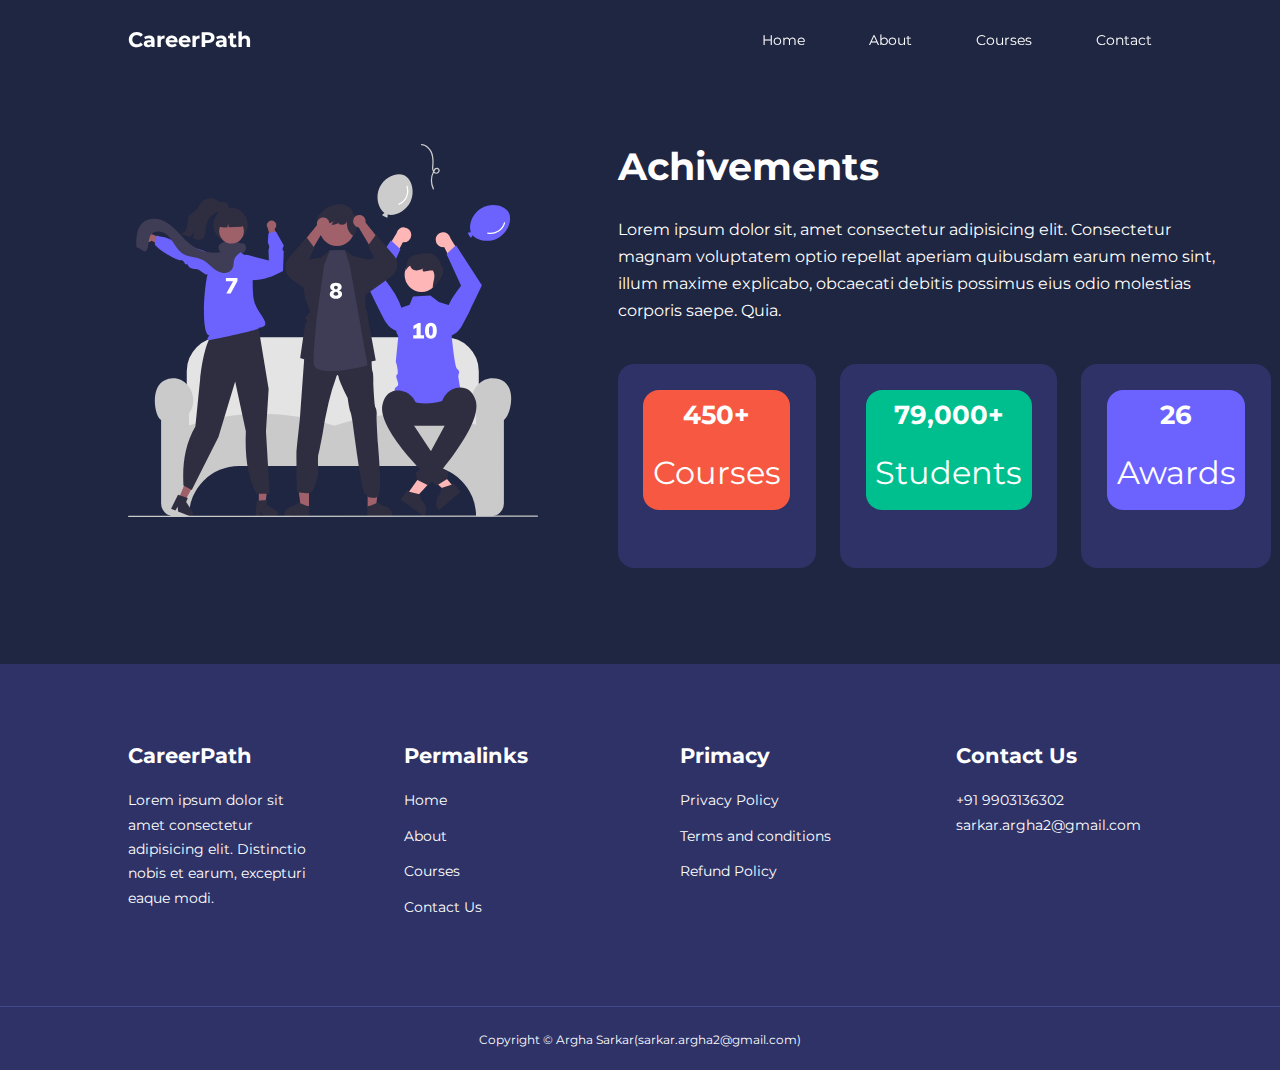
==== about.html @ c33a7638 "WIP - Complete about achievements section" ====
<!DOCTYPE html>
<html lang="en">

<head>
    <meta charset="UTF-8">
    <meta name="viewport" content="width=device-width, initial-scale=1.0">
    <title>Education Website</title>

    <!--Iconscout CDN-->
    <link rel="stylesheet" href="https://unicons.iconscout.com/release/v2.1.6/css/unicons.css">

    <!--Font-->
    <link rel="preconnect" href="https://fonts.googleapis.com">
    <link rel="preconnect" href="https://fonts.gstatic.com" crossorigin>
    <link href="https://fonts.googleapis.com/css2?family=Montserrat:
                wght@300;400;500;600;700;800;900&display=swap" rel="stylesheet">


    <link rel="stylesheet" href="./css/style.css">
    <link rel="stylesheet" href="./css/about.css">
</head>

<body>

    <!--===================================== NAV ==================================-->
    <nav>
        <div class="container nav__container">
            <a href="./index.html">
                <h4>CareerPath</h4>
            </a>
            <ul class="nav__menu">
                <li><a href="index.html">Home</a></li>
                <li><a href="about.html">About</a></li>
                <li><a href="courses.html">Courses</a></li>
                <li><a href="contact.html">Contact</a></li>
            </ul>
            <button id="open-menu-btn"><i class="uil uil-bars"></i></button>
            <button id="close-menu-btn"><i class="uil uil-multiply"></i></button>
        </div>
    </nav>


    <!--===================================== ACHIVMENTS ==================================-->

    <section class="about__achievements">
        <div class="container about__achievements-container">
            <div class="about__achievements-left">
                <img src="./images/about achievements.svg">
            </div>
            <div class="about__achievements-right">
                <h1>Achivements</h1>
                <p>
                    Lorem ipsum dolor sit, amet consectetur adipisicing elit. Consectetur magnam voluptatem optio
                    repellat aperiam quibusdam earum nemo sint, illum maxime explicabo, obcaecati debitis possimus eius
                    odio molestias corporis saepe. Quia.
                </p>
                <div class="achievements__cards">
                    <article class="achievement__card">
                        <span class="achievement__icon">
                            <i class="uil uil-video"></i>
                            <h3>450+</h3>
                            <p>Courses</p>
                        </span>
                    </article>
                    <article class="achievement__card">
                        <span class="achievement__icon">
                            <i class="uil uil-users-alt"></i>
                            <h3>79,000+</h3>
                            <p>Students</p>
                        </span>
                    </article>
                    <article class="achievement__card">
                        <span class="achievement__icon">
                            <i class="uil uil-trophy"></i>
                            <h3>26</h3>
                            <p>Awards</p>
                        </span>
                    </article>
                </div>
            </div>
        </div>
    </section>

















    <footer>
        <div class="container footer__cotainer">
            <div class="footer__1">
                <a href="index.html" class="footer__logo">
                    <h4>CareerPath</h4>
                </a>
                <p>
                    Lorem ipsum dolor sit amet consectetur adipisicing elit. Distinctio nobis et earum, excepturi eaque
                    modi.
                </p>
            </div>
            <div class="footer__2">
                <h4>Permalinks</h4>
                <ul class="permalinks">
                    <li><a href="index.html">Home</a></li>
                    <li><a href="about.html">About</a></li>
                    <li><a href="courses.html">Courses</a></li>
                    <li><a href="contact.html">Contact Us</a></li>
                </ul>
            </div>
            <div class="footer__3">
                <h4>Primacy</h4>
                <ul class="privacy">
                    <li><a href="#">Privacy Policy</a></li>
                    <li><a href="#">Terms and conditions</a></li>
                    <li><a href="#">Refund Policy</a></li>
                </ul>
            </div>
            <div class="footer__4">
                <h4>Contact Us</h4>
                <div>
                    <p>+91 9903136302</p>
                    <p>sarkar.argha2@gmail.com</p>
                </div>
                <ul class="footer__socials">
                    <li><a href="#"><i class="uil uil-facebook-f"></i></a></li>
                    <li><a href="#"><i class="uil uil-instagram-alt"></i></a></li>
                    <li><a href="#"><i class="uil uil-twitter"></i></a></li>
                    <li><a href="#"><i class="uil uil-linkedin-alt"></i></a></li>
                </ul>
            </div>
        </div>

        <div class="footer__copyright">
            <small>Copyright &copy; Argha Sarkar(sarkar.argha2@gmail.com)</small>
        </div>
    </footer>





    <script src="./main.js"></script>

</body>

</html>
---- css/style.css ----
* {
    margin: 0;
    padding: 0;
    border: 0;
    outline: 0;
    text-decoration: none;
    list-style: none;
    box-sizing: border-box;
}

:root {
    --color-primary: #6c63ff;
    --color-success: #00bf8e;
    --color-warning: #f7c94b;
    --color-danger: #f75842;
    --color-danger-variant: rgba(247, 88, 66, 0.4);
    --color-white: #fff;
    --color-light: rgba(255, 255, 255, 0.7);
    --color-black: #000;
    --color-bg: #1f2641;
    --color-bg1: #2e3267;
    --color-bg2: #424890;

    --container-width-lg: 80%;
    --container-width-md: 90%;
    --container-width-sm: 94%;

    --transition: all 400ms ease;

}

body {
    font-family: 'Montserrat', sans-serif;
    line-height: 1.7;
    color: var(--color-white);
    background-color: var(--color-bg);
}

.container {
    width: var(--container-width-lg);
    margin: 0 auto;
}

section {
    padding: 6rem 0;
}

section h2 {
    text-align: center;
    margin-bottom: 4rem;
}

h1,
h2,
h3,
h4,
h5 {
    line-height: 1.2;
}

h1 {
    font-size: 2.4rem;
}

h2 {
    font-size: 2rem;
}

h3 {
    font-size: 1.6rem;
}

h4 {
    font-size: 1.3rem;
}

a {
    color: var(--color-white);
}

img {
    width: 100%;
    display: block;
    object-fit: cover;
}

.btn {
    display: inline-block;
    background: var(--color-white);
    color: var(--color-black);
    padding: 1rem 2rem;
    border: 1px solid transparent;
    font-weight: 500;
    transition: var(--transition);
}

.btn:hover {
    background: transparent;
    color: var(--color-white);
    border-color: var(--color-white);
}

.btn-primary {
    background: var(--color-danger);
    color: var(--color-white);
}

/* ************************ NAVBAR ****************************** */

nav {
    background: transparent;
    width: 100vw;
    height: 5rem;
    position: fixed;
    top: 0;
    z-index: 11;

}

.window-scroll {
    background: var(--color-primary);
    box-shadow: 0 1rem 2rem rgba(0, 0, 0, 0.2);
}

.nav__container {
    height: 100%;
    display: flex;
    justify-content: space-between;
    align-items: center;
}

nav button {
    display: none;
}

.nav__menu {
    display: flex;
    align-items: center;
    gap: 4rem;
}

.nav__menu a {
    font-size: 0.9rem;
    transition: var(--transition);
}

.nav__menu a:hover {
    color: var(--color-bg2);
}

/* ************************ Header ****************************** */
header {
    position: relative;
    top: 5rem;
    overflow: hidden;
    height: 70vh;
    margin-bottom: 5rem;
}

.header__container {
    display: grid;
    grid-template-columns: 1fr 1fr;
    align-items: center;
    gap: 5rem;
    height: 100%;
}

.header__left p {
    margin: 1rem 0 2.4rem;

}

/* ************************ CATEGORIES ****************************** */
.categories {
    background: var(--color-bg1);
    height: 29rem;
}

.categories h1 {
    line-height: 1;
    margin-bottom: 3rem;
}

.categories__container {
    display: grid;
    grid-template-columns: 40% 60%;
}

.categories__left {
    margin-left: 2rem;
    margin-right: 2rem;
}

.categories__left p {
    margin: 1rem 0 3rem;
}

.categories__right {
    display: grid;
    grid-template-columns: repeat(3, 1fr);
    gap: 1.2rem;
}

.category {
    background: var(--color-bg2);
    padding: 2rem;
    border-radius: 2rem;
    transition: var(--transition);
}

.category:hover {
    box-shadow: 0 3rem 3rem rgba(0, 0, 0, 0.3);
    z-index: 1;
}

.category__icon {
    background: var(--color-primary);
    padding: 0.7rem;
    border-radius: 0.9rem;
}

.category h5 {
    margin: 2rem 0 1rem;
}

.category p {
    font-size: 0.8rem;
}

.category:nth-child(2) .category__icon {
    background: var(--color-danger);
}

.category:nth-child(3) .category__icon {
    background: var(--color-success);
}

.category:nth-child(4) .category__icon {
    background: var(--color-warning);
}

.category:nth-child(5) .category__icon {
    background: var(--color-success);
}


/* ************************ COURSES ****************************** */

.courses {
    margin-top: 10rem;
}

.courses__container {
    display: grid;
    grid-template-columns: repeat(3, 1fr);
    gap: 2rem;
}

.course {
    background: var(--color-bg1);
    text-align: center;
    border: 1px solid transparent;
    transition: var(--transition);
}

.course:hover {
    background: transparent;
    border-color: var(--color-primary);
}

.course__info {
    padding: 2rem;
}

.course__info p {
    margin: 1.2rem 0 2rem;
    font-size: 0.9rem;
}


/* ************************ FAQs ****************************** */

.faqs {
    background: var(--color-bg1);
    box-shadow: inset 0 0 3rem rgba(0, 0, 0, 0.5);
}

.faqs__container {
    display: grid;
    grid-template-columns: 1fr 1fr;
    gap: 1rem;
}

.faq {
    padding: 2rem;
    display: flex;
    align-items: center;
    gap: 1.4rem;
    height: fit-content;
    background: var(--color-primary);
    cursor: pointer;
}

.faq h4 {
    font-size: 1rem;
    line-height: 2.2;
}

.faq__icon {
    align-self: flex-start;
    font-size: 1.2rem;
}

.faq p {
    margin-top: 0.8rem;
    display: none;
}

.faq.open p {
    display: block;
}


/* ************************ FAQs ****************************** */

.testimonials__container {
    overflow-x: hidden;
    position: relative;
    margin-bottom: 5rem;
}

.testimonial {
    padding-top: 2rem;
}

.avatar {
    width: 6rem;
    height: 6rem;
    border-radius: 50%;
    overflow: hidden;
    margin: 0 auto 1rem;
    border: 1rem solid var(--color-bg1);
}

.testimonial__info {
    text-align: center;
}

.testimonial__body {
    background: var(--color-primary);
    padding: 2rem;
    margin-top: 3rem;
    position: relative;
}

.testimonial__body::before {
    content: "";
    display: block;
    background: linear-gradient(135deg,
            transparent,
            var(--color-primary),
            var(--color-primary),
            var(--color-primary));
    width: 3rem;
    height: 3rem;
    position: absolute;
    left: 46%;
    top: -1.5rem;
    transform: rotate(45deg);
}


/* ************************ FOOTER ****************************** */

footer {
    background: var(--color-bg1);
    padding-top: 5rem;
    font-size: 0.9rem;
}

.footer__cotainer {
    display: grid;
    grid-template-columns: repeat(4, 1fr);
    gap: 5rem;
}

.footer__cotainer>div h4 {
    margin-bottom: 1.2rem;
}

.footer__1 p {
    margin: 0 0 2rem;
}

footer ul li {
    margin-bottom: 0.7rem;
}

footer ul li a:hover {
    text-decoration: underline;
}

.footer__socials {
    display: flex;
    gap: 1rem;
    font-size: 1.2rem;
    margin-top: 2rem;
    margin-left: -0.5rem;
}

.footer__copyright {
    text-align: center;
    margin-top: 4rem;
    padding: 1.2rem 0;
    border-top: 1px solid var(--color-bg2);
}



/* ************************ MEDIA QUERIES (TABLETS) ****************************** */

@media screen and (max-width: 1024px) {
    .container {
        width: var(--container-width-md);
    }

    h1 {
        font-size: 2.2rem;
    }

    h2 {
        font-size: 1.7rem;
    }

    h3 {
        font-size: 1.4rem;
    }

    h4 {
        font-size: 1.2rem;
    }

    /* ************************ NAVBAR ****************************** */
    nav button {
        display: inline-block;
        background: transparent;
        font-size: 1.8rem;
        color: var(--color-white);
        cursor: pointer;
    }

    nav button#close-menu-btn {
        display: none;
    }

    .nav__menu {
        position: fixed;
        top: 5rem;
        right: 5%;
        height: fit-content;
        width: 18rem;
        flex-direction: column;
        gap: 0;
        display: none;
    }

    .nav__menu li {
        width: 100%;
        height: 5.8rem;
        animation: animateNavItems 400ms linear forwards;
        transform-origin: top right;
        opacity: 0;
    }

    .nav__menu li:nth-child(2) {
        animation-delay: 200ms;
    }

    .nav__menu li:nth-child(3) {
        animation-delay: 400ms;
    }

    .nav__menu li:nth-child(4) {
        animation-delay: 600ms;
    }

    @keyframes animateNavItems {
        0% {
            transform: rotateZ(-90deg) rotateX(90deg) scale(0.1);
        }

        100% {
            transform: rotateZ(0) rotateX(0) scale(1);
            opacity: 1;
        }
    }


    .nav__menu li a {
        background: var(--color-primary);
        box-shadow: -4rem 6rem 10rem rgba(0, 0, 0, 0.6);
        width: 100%;
        height: 100%;
        display: grid;
        place-items: center;
    }

    .nav__menu li a:hover {
        background: var(--color-bg2);
        color: var(--color-white);
    }

    /* ************************ HEADER ****************************** */

    header {
        height: 52vh;
        margin-bottom: 4rem;
    }

    .header__container {
        gap: 0;
        padding-bottom: 3rem;
    }

    /* ************************ CATEGORIES ****************************** */
    .categories {
        height: auto;
    }

    .categories__container {
        grid-template-columns: 1fr;
        gap: 3rem;
    }

    .categories__left {
        margin-right: 0;
    }

    /* ************************ COURSES ****************************** */
    .courses {
        margin-top: 0;
    }

    .courses__container {
        grid-template-columns: 1fr 1fr;
    }

    /* ************************ FAQs ****************************** */

    .faqs__container {
        grid-template-columns: 1fr;
    }

    .faq {
        padding: 1.5rem;
    }

    /* ************************ FOOTER ****************************** */
    .footer__cotainer {
        grid-template-columns: 1fr 1fr;
    }
}

/* ************************ MEDIA QUERIES (MOBILE) ****************************** */

@media screen and (max-width: 600px) {

    .container {
        width: var(--container-width-sm);
    }

    /* ************************ NAVBAR ****************************** */
    .nav__menu {
        right: 3%;
    }

    /* ************************ HEADER ****************************** */
    header {
        height: 100vh;
    }

    .header__container {
        grid-template-columns: 1fr;
        text-align: center;
        margin-top: 0;
    }

    .header__left p {
        margin-bottom: 1.3rem;
    }

    /* ************************ CATEGORIES ****************************** */
    .categories__right {
        grid-template-columns: 1fr 1fr;
        gap: 0.7rem;
    }

    .category {
        padding: 1rem;
        border-radius: 1rem;
    }

    .category__icon {
        margin-top: 4px;
        display: inline-block;
    }

    /* ************************ COURSES ****************************** */
    .courses__container {
        grid-template-columns: 1fr;
    }

    /* ************************ TESTIMONIALS ****************************** */
    .testimonial__body {
        padding: 1.2rem;
    }

    /* ************************ FOOTER ****************************** */
    .footer__cotainer {
        grid-template-columns: 1fr;
        text-align: center;
        gap: 2rem;
    }

    .footer__1 p {
        margin: 1rem auto;
    }

    .footer__socials {
        justify-content: center;
    }
}
---- css/about.css ----
.about__achievements {
    margin-top: 3rem;
}

.about__achievements-container {
    display: grid;
    grid-template-columns: 40% 60%;
    gap: 5rem;
}

.about__achievements-right>p {
    margin: 1.6rem 0 2.5rem;
}

.achievements__cards {
    display: grid;
    grid-template-columns: repeat(3, 1fr);
    gap: 1.5rem;
}

.achievement__card {
    background: var(--color-bg1);
    padding: 1.6rem;
    border-radius: 1rem;
    text-align: center;
    transition: var(--transition);
}

.achievement__card:hover {
    background: var(--color-bg2);
    box-shadow: 0 3rem 3rem rgba(0, 0, 0, 0.3);
}

.achievement__icon {
    background: var(--color-danger);
    padding: 0.6rem;
    border-radius: 1rem;
    display: inline-block;
    margin-bottom: 2rem;
    font-size: 2rem;
}

.achievement__card:nth-child(2) .achievement__icon {
    background: var(--color-success);
}

.achievement__card:nth-child(3) .achievement__icon {
    background: var(--color-primary);
}

.achievement__card p {
    margin-top: 1rem;
}
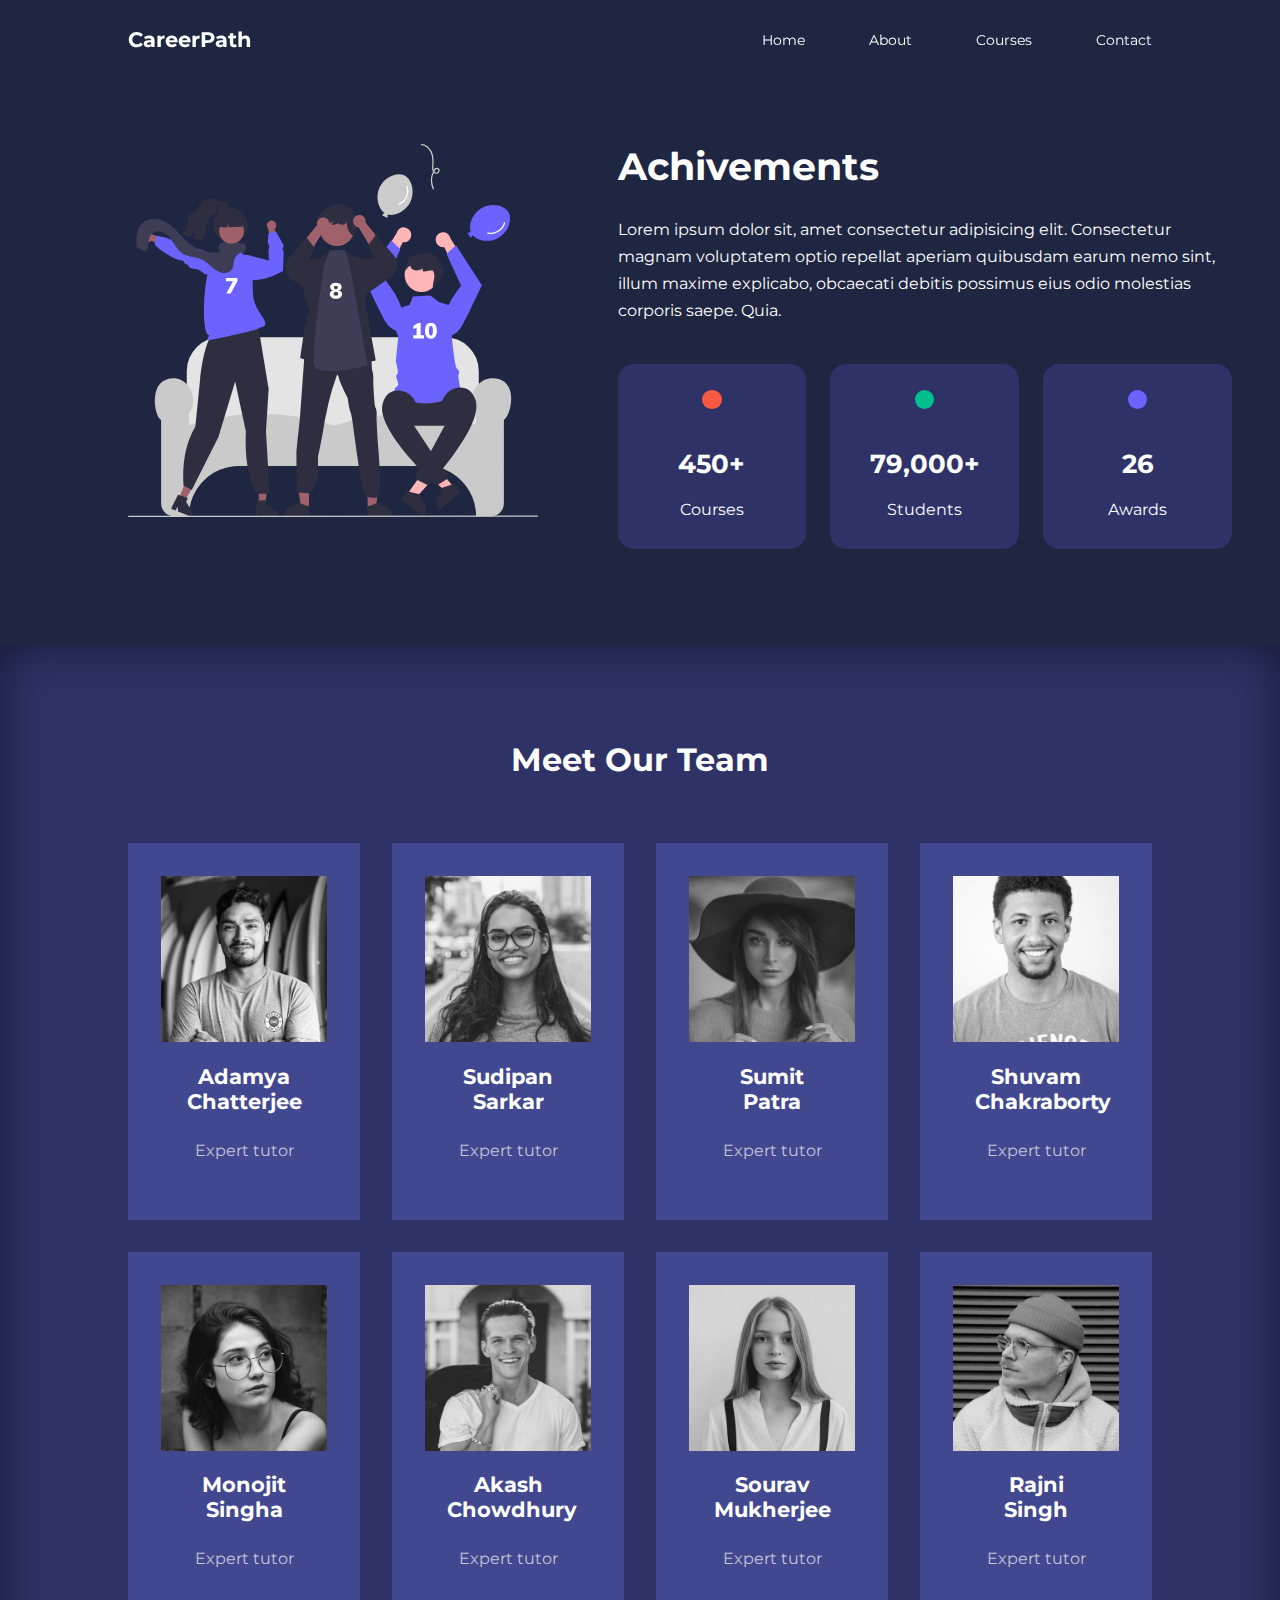
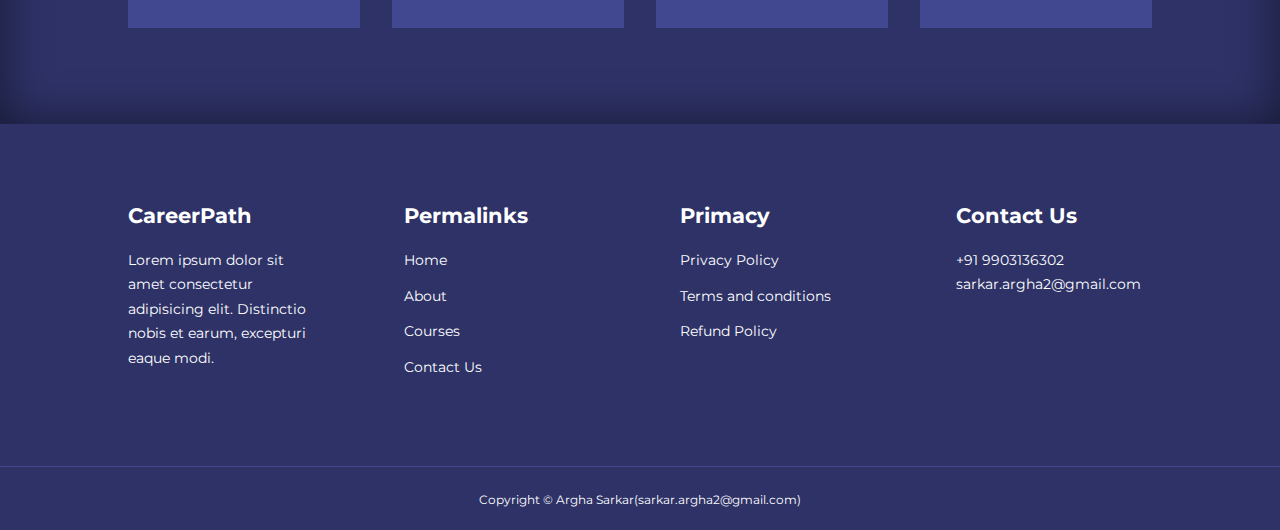
==== commit 6afadfa8: "WIP - Complete about page and media query for tablet" ====
--- a/about.html
+++ b/about.html
@@ -58,23 +58,23 @@
                     <article class="achievement__card">
                         <span class="achievement__icon">
                             <i class="uil uil-video"></i>
-                            <h3>450+</h3>
-                            <p>Courses</p>
                         </span>
+                        <h3>450+</h3>
+                        <p>Courses</p>
                     </article>
                     <article class="achievement__card">
                         <span class="achievement__icon">
                             <i class="uil uil-users-alt"></i>
-                            <h3>79,000+</h3>
-                            <p>Students</p>
                         </span>
+                        <h3>79,000+</h3>
+                        <p>Students</p>
                     </article>
                     <article class="achievement__card">
                         <span class="achievement__icon">
                             <i class="uil uil-trophy"></i>
-                            <h3>26</h3>
-                            <p>Awards</p>
                         </span>
+                        <h3>26</h3>
+                        <p>Awards</p>
                     </article>
                 </div>
             </div>
@@ -82,8 +82,125 @@
     </section>
 
 
-
-
+    <!--===================================== Team ==================================-->
+
+<section class="team">
+    <h2>Meet Our Team</h2>
+    <div class="container team__container">
+        <article class="team__member">
+            <div class="team__member-image">
+                <img src="./images/tm1.jpg">
+            </div>
+            <div class="team__member-info">
+                <h4>Adamya Chatterjee</h4>
+                <p>Expert tutor</p>
+            </div>
+            <div class="team__member-socials">
+                <a href="http://instagram.com" target="_blank"><i class="uil uil-instagram"></i></a>
+                <a href="http://twitter.com" target="_blank"><i class="uil uil-twitter-alt"></i></a>
+                <a href="http://linkedin.com" target="_blank"><i class="uil uil-linkedin-alt"></i></a>
+            </div>
+        </article>      
+        <article class="team__member">
+            <div class="team__member-image">
+                <img src="./images/tm2.jpg">
+            </div>
+            <div class="team__member-info">
+                <h4>Sudipan Sarkar</h4>
+                <p>Expert tutor</p>
+            </div>
+            <div class="team__member-socials">
+                <a href="http://instagram.com" target="_blank"><i class="uil uil-instagram"></i></a>
+                <a href="http://twitter.com" target="_blank"><i class="uil uil-twitter-alt"></i></a>
+                <a href="http://linkedin.com" target="_blank"><i class="uil uil-linkedin-alt"></i></a>
+            </div>
+        </article>    
+        <article class="team__member">
+            <div class="team__member-image">
+                <img src="./images/tm3.jpg">
+            </div>
+            <div class="team__member-info">
+                <h4>Sumit Patra</h4>
+                <p>Expert tutor</p>
+            </div>
+            <div class="team__member-socials">
+                <a href="http://instagram.com" target="_blank"><i class="uil uil-instagram"></i></a>
+                <a href="http://twitter.com" target="_blank"><i class="uil uil-twitter-alt"></i></a>
+                <a href="http://linkedin.com" target="_blank"><i class="uil uil-linkedin-alt"></i></a>
+            </div>
+        </article>    
+        <article class="team__member">
+            <div class="team__member-image">
+                <img src="./images/tm4.jpg">
+            </div>
+            <div class="team__member-info">
+                <h4>Shuvam Chakraborty</h4>
+                <p>Expert tutor</p>
+            </div>
+            <div class="team__member-socials">
+                <a href="http://instagram.com" target="_blank"><i class="uil uil-instagram"></i></a>
+                <a href="http://twitter.com" target="_blank"><i class="uil uil-twitter-alt"></i></a>
+                <a href="http://linkedin.com" target="_blank"><i class="uil uil-linkedin-alt"></i></a>
+            </div>
+        </article>    
+        <article class="team__member">
+            <div class="team__member-image">
+                <img src="./images/tm5.jpg">
+            </div>
+            <div class="team__member-info">
+                <h4>Monojit Singha</h4>
+                <p>Expert tutor</p>
+            </div>
+            <div class="team__member-socials">
+                <a href="http://instagram.com" target="_blank"><i class="uil uil-instagram"></i></a>
+                <a href="http://twitter.com" target="_blank"><i class="uil uil-twitter-alt"></i></a>
+                <a href="http://linkedin.com" target="_blank"><i class="uil uil-linkedin-alt"></i></a>
+            </div>
+        </article>    
+        <article class="team__member">
+            <div class="team__member-image">
+                <img src="./images/tm6.jpg">
+            </div>
+            <div class="team__member-info">
+                <h4>Akash Chowdhury</h4>
+                <p>Expert tutor</p>
+            </div>
+            <div class="team__member-socials">
+                <a href="http://instagram.com" target="_blank"><i class="uil uil-instagram"></i></a>
+                <a href="http://twitter.com" target="_blank"><i class="uil uil-twitter-alt"></i></a>
+                <a href="http://linkedin.com" target="_blank"><i class="uil uil-linkedin-alt"></i></a>
+            </div>
+        </article>    
+        <article class="team__member">
+            <div class="team__member-image">
+                <img src="./images/tm7.jpg">
+            </div>
+            <div class="team__member-info">
+                <h4>Sourav Mukherjee</h4>
+                <p>Expert tutor</p>
+            </div>
+            <div class="team__member-socials">
+                <a href="http://instagram.com" target="_blank"><i class="uil uil-instagram"></i></a>
+                <a href="http://twitter.com" target="_blank"><i class="uil uil-twitter-alt"></i></a>
+                <a href="http://linkedin.com" target="_blank"><i class="uil uil-linkedin-alt"></i></a>
+            </div>
+        </article>    
+        <article class="team__member">
+            <div class="team__member-image">
+                <img src="./images/tm8.jpg">
+            </div>
+            <div class="team__member-info">
+                <h4>Rajni Singh</h4>
+                <p>Expert tutor</p>
+            </div>
+            <div class="team__member-socials">
+                <a href="http://instagram.com" target="_blank"><i class="uil uil-instagram"></i></a>
+                <a href="http://twitter.com" target="_blank"><i class="uil uil-twitter-alt"></i></a>
+                <a href="http://linkedin.com" target="_blank"><i class="uil uil-linkedin-alt"></i></a>
+            </div>
+        </article>      
+    </div>
+</section>
 
 
 
--- a/css/about.css
+++ b/css/about.css
@@ -1,3 +1,5 @@
+/* ************************ ACHIEVEMENTS ****************************** */
+
 .about__achievements {
     margin-top: 3rem;
 }
@@ -53,33 +55,95 @@
 }
 
 
+/* ************************ TEAM ****************************** */
+
+.team {
+    background: var(--color-bg1);
+    box-shadow: inset 0 0 3rem rgba(0, 0, 0, 0.5);
+}
+
+.team__container {
+    display: grid;
+    grid-template-columns: repeat(4, 1fr);
+    gap: 2rem;
+}
+
+.team__member {
+    background: var(--color-bg2);
+    padding: 2rem;
+    border: 1px solid transparent;
+    transition: var(--transition);
+    position: relative;
+    overflow: hidden;
+}
+
+.team__member:hover {
+    background: transparent;
+    border-color: var(--color-primary);
+}
+
+.team__member-image img {
+    filter: saturate(0);
+}
+
+.team__member:hover img {
+    filter: saturate(1);
+}
+
+.team__member-info * {
+    text-align: center;
+    margin: 1.4rem;
+}
+
+.team__member-info p {
+    color: var(--color-light);
+}
+
+.team__member-socials {
+    position: absolute;
+    top: 50%;
+    transform: translateY(-50%);
+    right: -100%;
+    display: flex;
+    flex-direction: column;
+    background: var(--color-primary);
+    border-radius: 1rem 0 0 1rem;
+    box-shadow: -2rem 0 2rem rgba(0, 0, 0, 0.3);
+    transition: var(--transition);
+}
+
+.team__member:hover .team__member-socials {
+    right: 0;
+}
+
+.team__member-socials a {
+    padding: 1rem;
+}
 
 
+/* ************************ MEDIA QUERIES (TABLETS) ****************************** */
 
+@media screen and (max-width: 1024px) {
+    .about__achievements {
+        margin-top: 2rem;
+    }
 
+    .about__achievements-container {
+        grid-template-columns: 1fr;
+        gap: 4rem;
+    }
 
+    .about__achievements-left {
+        width: 80%;
+        margin: 0 auto;
+    }
 
+    .team__container {
+        grid-template-columns: repeat(3, 1fr);
+        gap: 1.5rem;
+    }
 
-
-
-
-
-
-
-
-
-
-
-
-
-
-
-
-
-
-
-
-
-
-
-
+    .team__member {
+        padding: 1rem;
+    }
+}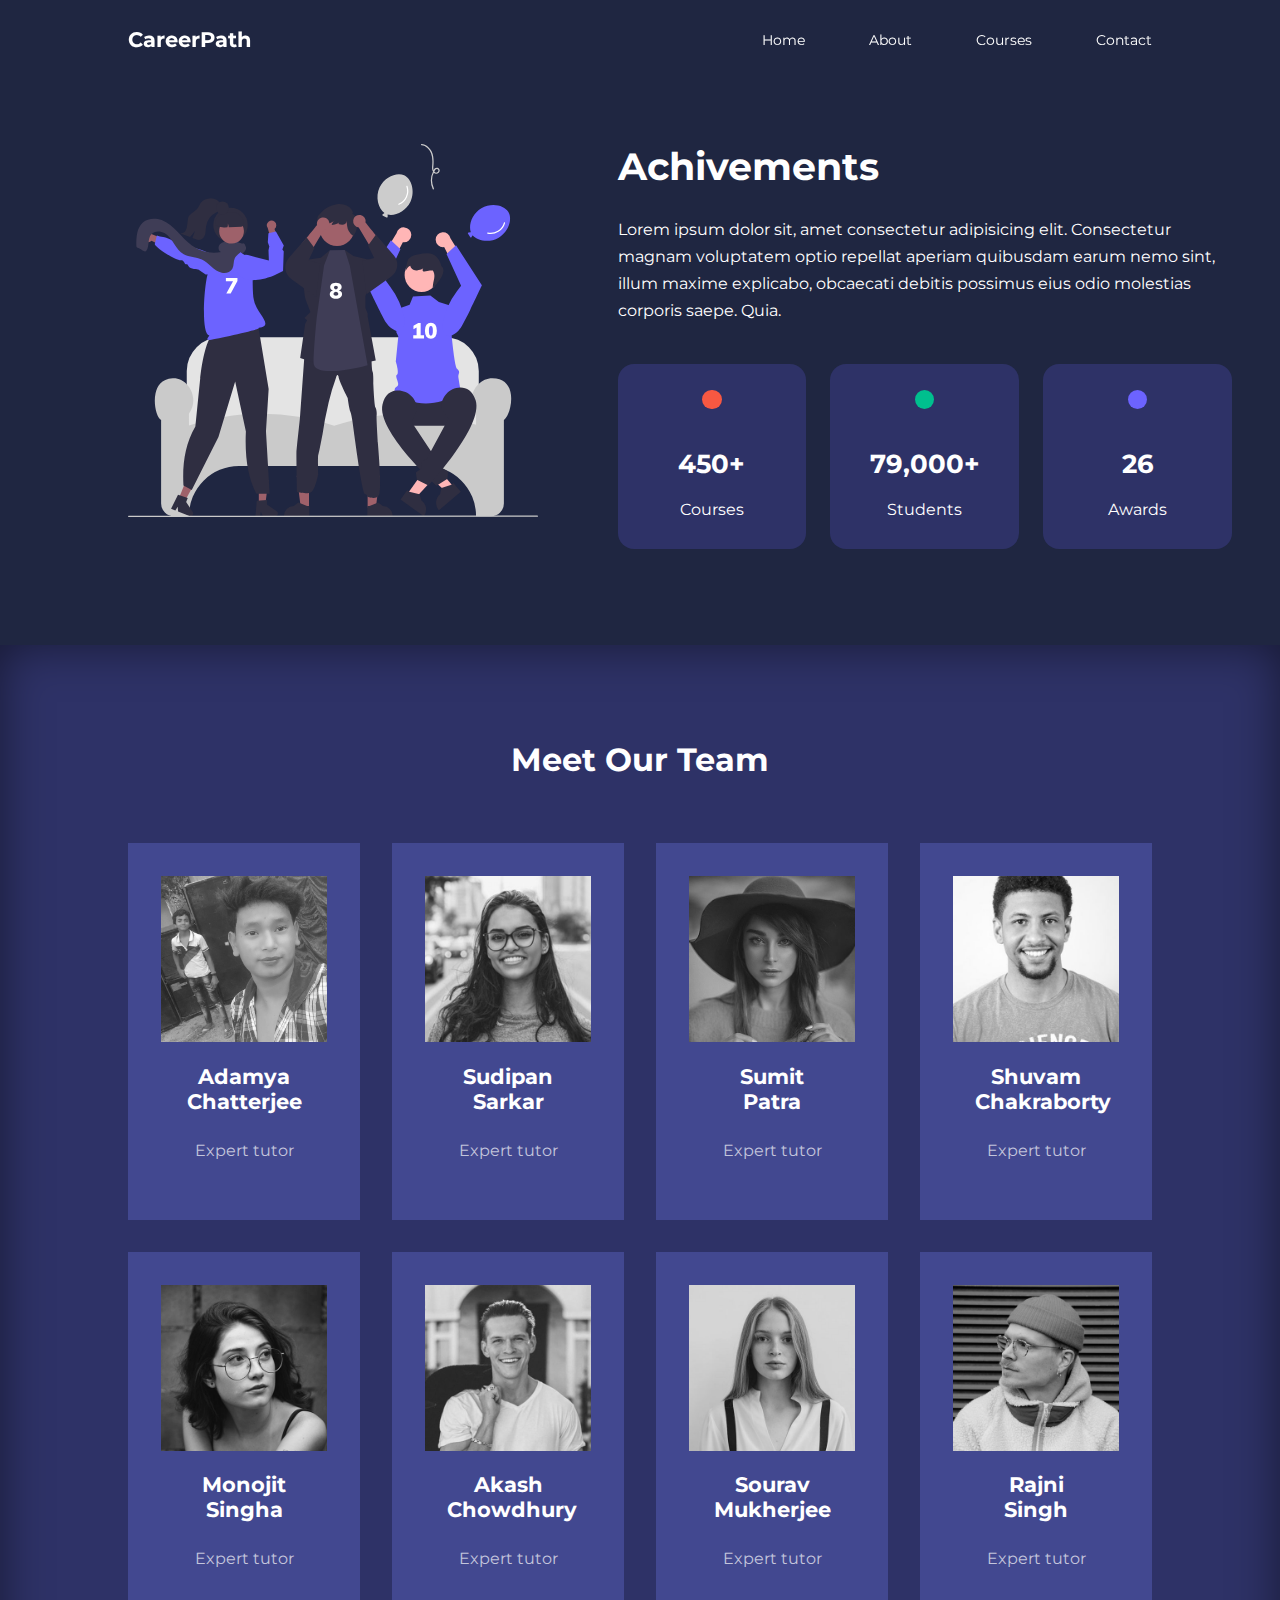
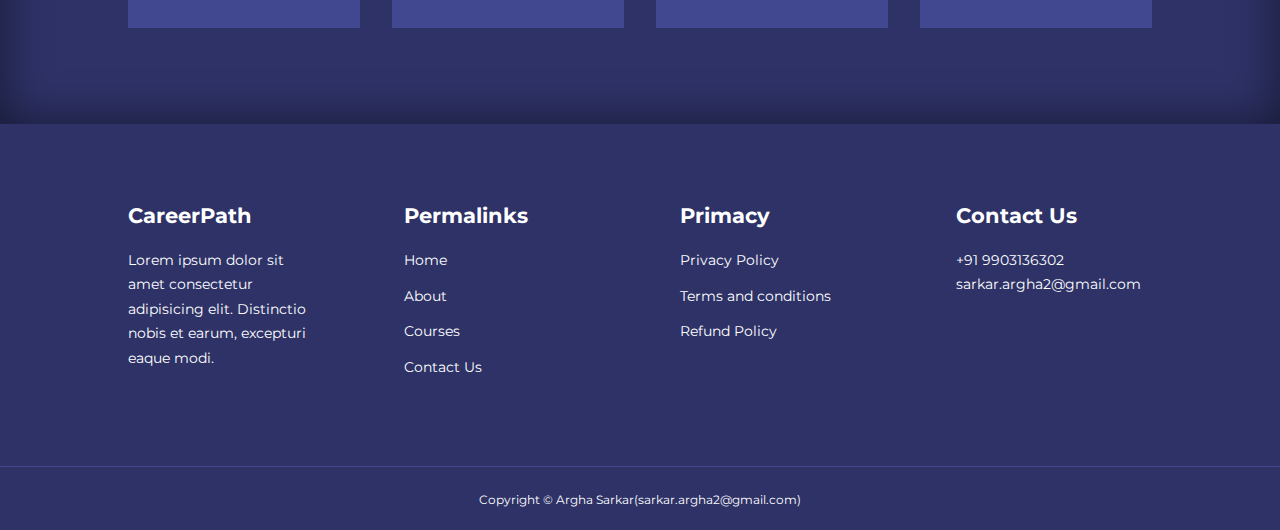
==== commit a9755a62: "WIP - course" ====
--- a/about.html
+++ b/about.html
@@ -38,7 +38,7 @@
             <button id="close-menu-btn"><i class="uil uil-multiply"></i></button>
         </div>
     </nav>
-
+ 
 
     <!--===================================== ACHIVMENTS ==================================-->
 
--- a/css/about.css
+++ b/css/about.css
@@ -146,4 +146,50 @@
     .team__member {
         padding: 1rem;
     }
-}+}
+
+
+/* ************************ MEDIA QUERIES (MOBILE) ****************************** */
+@media screen and (max-width: 600px){
+    .achievements__cards{
+        grid-template-columns: 1fr 1fr;
+        gap: 0.7rem;
+    }
+    .team__container {
+        grid-template-columns: 1fr 1fr;
+        gap: 0.7rem;
+    }
+    .team__member {
+        padding: 0;
+    }
+    .team__member p {
+        margin-bottom: 1.5rem;
+    }
+}
+
+
+
+
+
+
+
+
+
+
+
+
+
+
+
+
+
+
+
+
+
+
+
+
+
+
+
